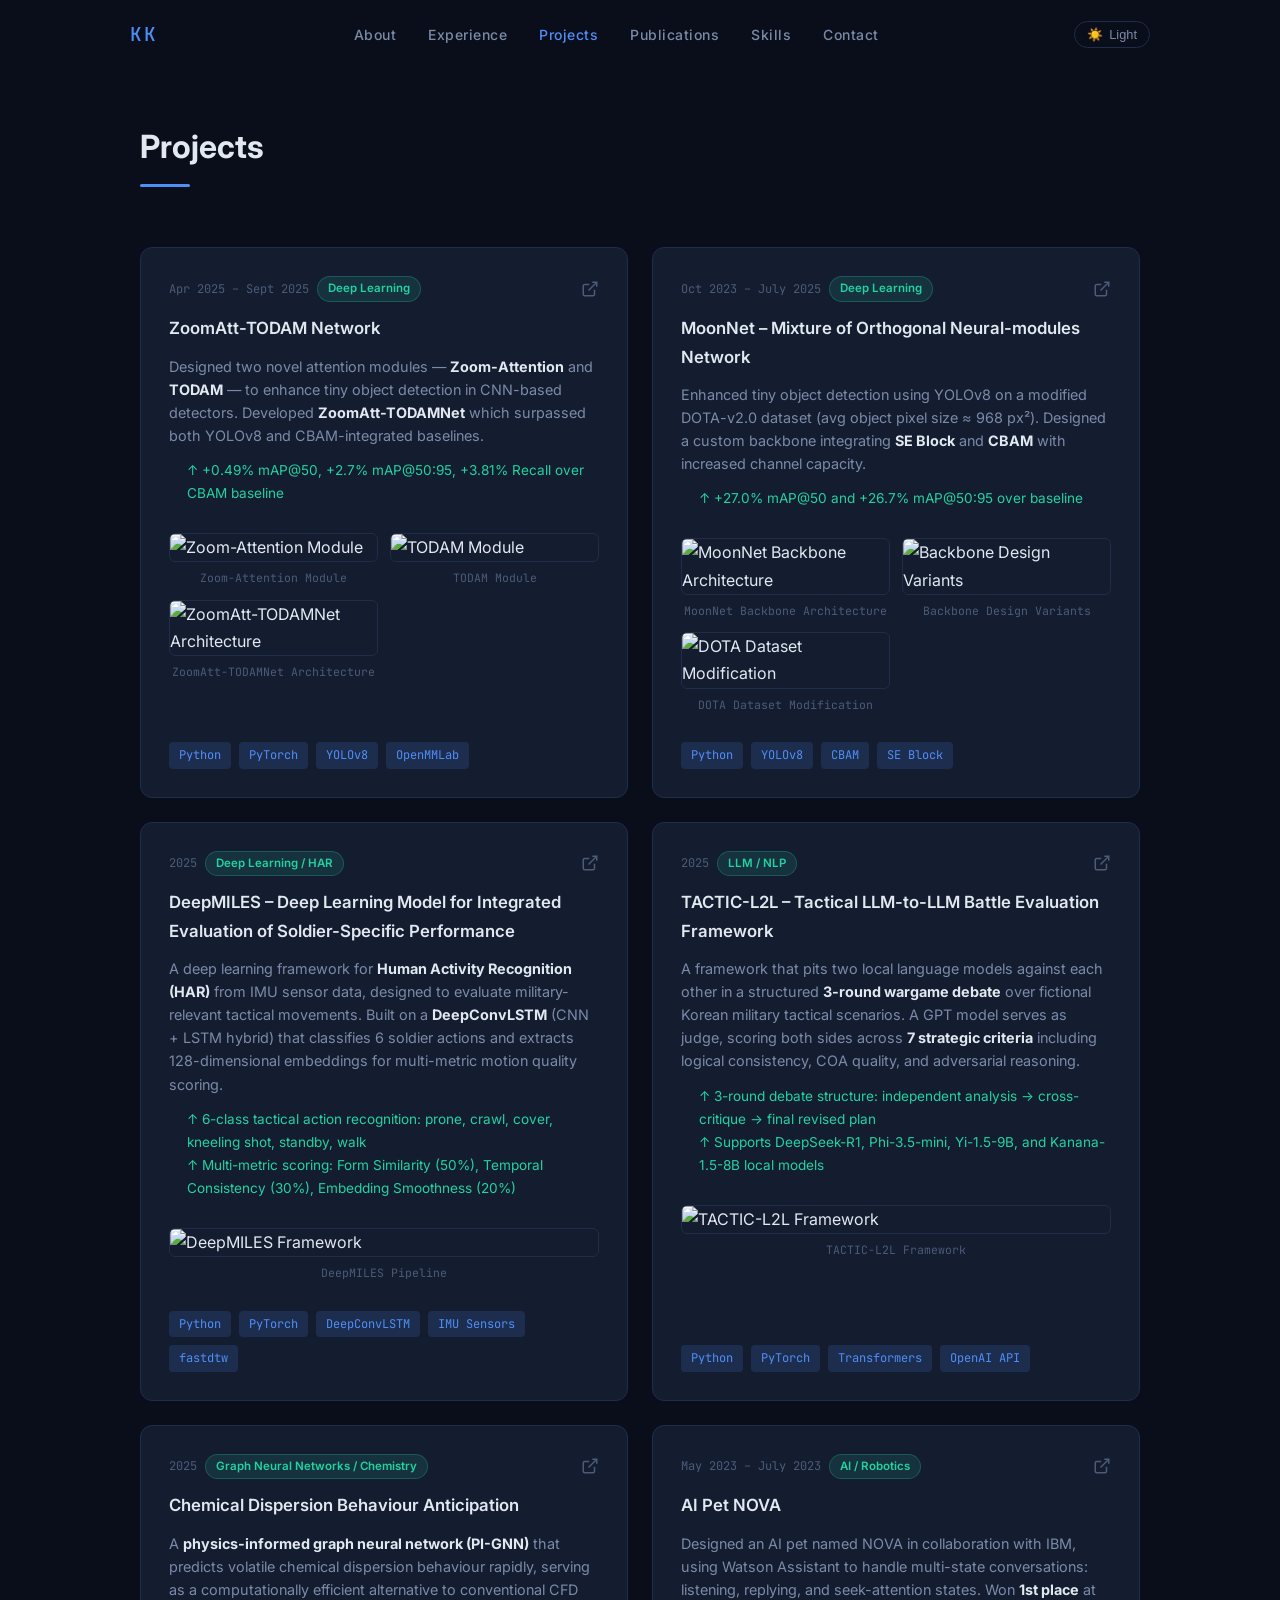
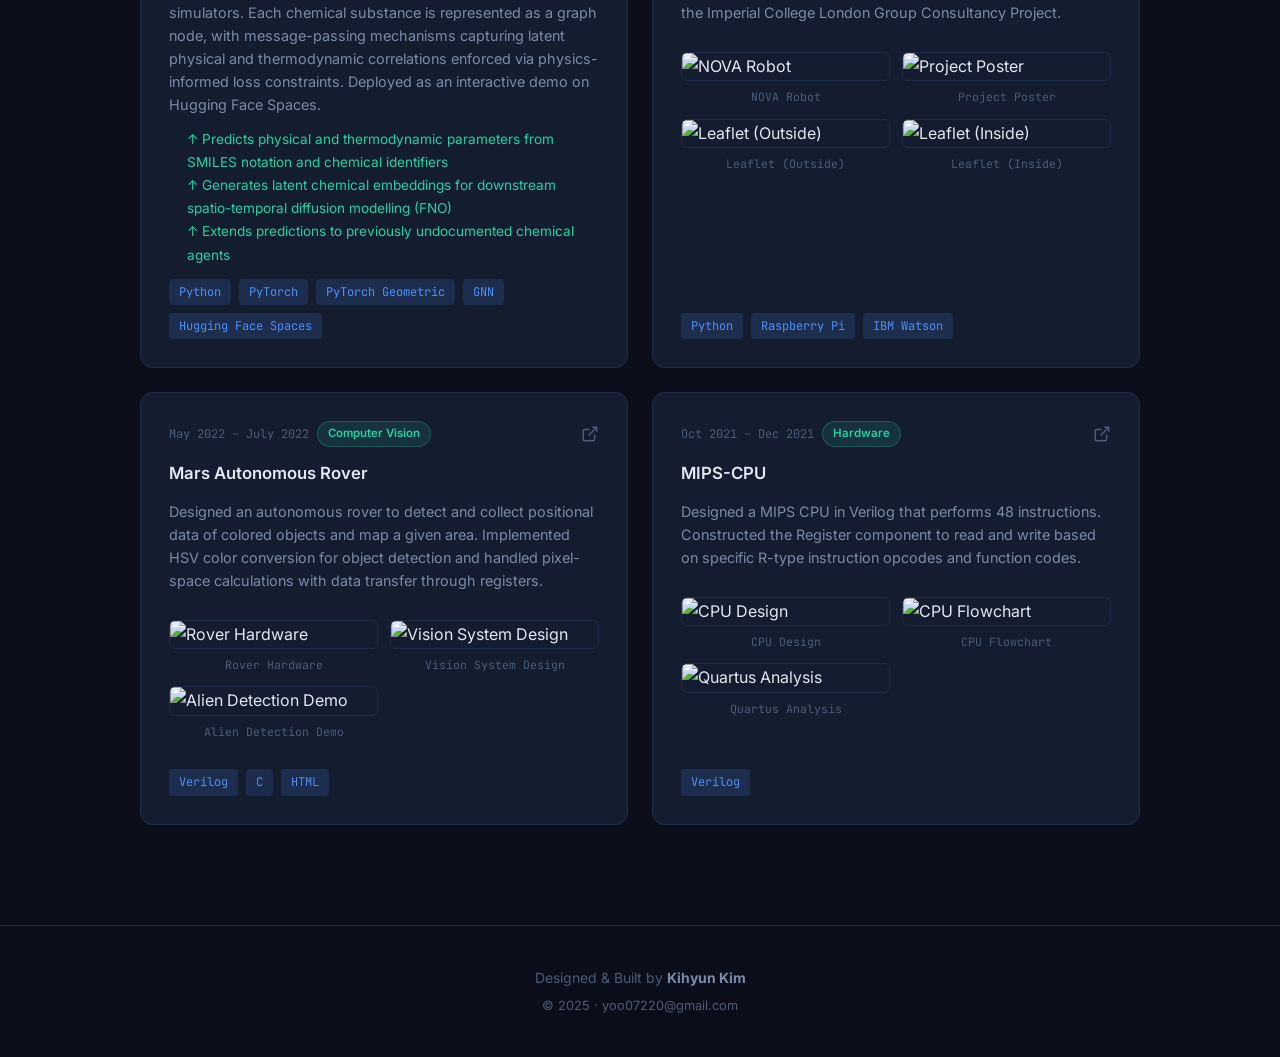
==== projects.html @ 2bbace5b "Add Chemical Dispersion PI-GNN project to projects page Co-Authored-By: Claude Sonnet 4.6 <noreply@a" ====
<!DOCTYPE html>
<html lang="en">
<head>
  <meta charset="UTF-8" />
  <meta name="viewport" content="width=device-width, initial-scale=1.0" />
  <title>Projects – Kihyun Kim</title>
  <link rel="stylesheet" href="style.css" />
  <link rel="preconnect" href="https://fonts.googleapis.com" />
  <link href="https://fonts.googleapis.com/css2?family=Inter:wght@300;400;500;600;700&family=JetBrains+Mono:wght@400;500&display=swap" rel="stylesheet" />
</head>
<body>

  <!-- Navigation -->
  <nav id="navbar">
    <div class="nav-inner">
      <a href="index.html" class="nav-logo">KK</a>
      <ul class="nav-links">
        <li><a href="index.html#about">About</a></li>
        <li><a href="index.html#experience">Experience</a></li>
        <li><a href="projects.html" class="nav-active">Projects</a></li>
        <li><a href="index.html#publications">Publications</a></li>
        <li><a href="index.html#skills">Skills</a></li>
        <li><a href="index.html#contact">Contact</a></li>
      </ul>
      <button id="theme-toggle" aria-label="Toggle theme">
        <span id="theme-icon">☀️</span>
        <span id="theme-label">Light</span>
      </button>
    </div>
  </nav>

  <!-- Projects -->
  <section id="projects" class="section" style="padding-top: 120px;">
    <div class="container">
      <h2 class="section-title">Projects</h2>
      <div class="projects-grid">

        <div class="project-card">
          <div class="project-header">
            <div class="project-meta">
              <span class="project-date">Apr 2025 – Sept 2025</span>
              <span class="project-tag">Deep Learning</span>
            </div>
            <a href="https://github.com/Kihyun11/ZoomAtt-TODAMNet" target="_blank" rel="noopener" class="project-link">
              <svg viewBox="0 0 24 24" fill="none" stroke="currentColor" stroke-width="2"><path d="M18 13v6a2 2 0 01-2 2H5a2 2 0 01-2-2V8a2 2 0 012-2h6"/><polyline points="15 3 21 3 21 9"/><line x1="10" y1="14" x2="21" y2="3"/></svg>
            </a>
          </div>
          <h3>ZoomAtt-TODAM Network</h3>
          <p>Designed two novel attention modules — <strong>Zoom-Attention</strong> and <strong>TODAM</strong> — to enhance tiny object detection in CNN-based detectors. Developed <strong>ZoomAtt-TODAMNet</strong> which surpassed both YOLOv8 and CBAM-integrated baselines.</p>
          <ul class="project-highlights">
            <li>+0.49% mAP@50, +2.7% mAP@50:95, +3.81% Recall over CBAM baseline</li>
          </ul>
          <div class="project-figures">
            <figure>
              <img src="figure/ZoomAtt-TODAM/zoomatt_module.png" alt="Zoom-Attention Module" loading="lazy" />
              <figcaption>Zoom-Attention Module</figcaption>
            </figure>
            <figure>
              <img src="figure/ZoomAtt-TODAM/TODAM.png" alt="TODAM Module" loading="lazy" />
              <figcaption>TODAM Module</figcaption>
            </figure>
            <figure>
              <img src="figure/ZoomAtt-TODAM/zoomatt_TODAMNet.png" alt="ZoomAtt-TODAMNet Architecture" loading="lazy" />
              <figcaption>ZoomAtt-TODAMNet Architecture</figcaption>
            </figure>
          </div>
          <div class="tech-stack">
            <span>Python</span><span>PyTorch</span><span>YOLOv8</span><span>OpenMMLab</span>
          </div>
        </div>

        <div class="project-card">
          <div class="project-header">
            <div class="project-meta">
              <span class="project-date">Oct 2023 – July 2025</span>
              <span class="project-tag">Deep Learning</span>
            </div>
            <a href="https://github.com/Kihyun11/MoonNet" target="_blank" rel="noopener" class="project-link">
              <svg viewBox="0 0 24 24" fill="none" stroke="currentColor" stroke-width="2"><path d="M18 13v6a2 2 0 01-2 2H5a2 2 0 01-2-2V8a2 2 0 012-2h6"/><polyline points="15 3 21 3 21 9"/><line x1="10" y1="14" x2="21" y2="3"/></svg>
            </a>
          </div>
          <h3>MoonNet – Mixture of Orthogonal Neural-modules Network</h3>
          <p>Enhanced tiny object detection using YOLOv8 on a modified DOTA-v2.0 dataset (avg object pixel size ≈ 968 px²). Designed a custom backbone integrating <strong>SE Block</strong> and <strong>CBAM</strong> with increased channel capacity.</p>
          <ul class="project-highlights">
            <li>+27.0% mAP@50 and +26.7% mAP@50:95 over baseline</li>
          </ul>
          <div class="project-figures">
            <figure>
              <img src="figure/MoonNet/MoonNet_backbone.png" alt="MoonNet Backbone Architecture" loading="lazy" />
              <figcaption>MoonNet Backbone Architecture</figcaption>
            </figure>
            <figure>
              <img src="figure/MoonNet/backbone_designs.png" alt="Backbone Design Variants" loading="lazy" />
              <figcaption>Backbone Design Variants</figcaption>
            </figure>
            <figure>
              <img src="figure/MoonNet/DOTA_modification.png" alt="DOTA Dataset Modification" loading="lazy" />
              <figcaption>DOTA Dataset Modification</figcaption>
            </figure>
          </div>
          <div class="tech-stack">
            <span>Python</span><span>YOLOv8</span><span>CBAM</span><span>SE Block</span>
          </div>
        </div>

        <div class="project-card">
          <div class="project-header">
            <div class="project-meta">
              <span class="project-date">2025</span>
              <span class="project-tag">Deep Learning / HAR</span>
            </div>
            <a href="https://github.com/Kihyun11/DeepMILES" target="_blank" rel="noopener" class="project-link">
              <svg viewBox="0 0 24 24" fill="none" stroke="currentColor" stroke-width="2"><path d="M18 13v6a2 2 0 01-2 2H5a2 2 0 01-2-2V8a2 2 0 012-2h6"/><polyline points="15 3 21 3 21 9"/><line x1="10" y1="14" x2="21" y2="3"/></svg>
            </a>
          </div>
          <h3>DeepMILES – Deep Learning Model for Integrated Evaluation of Soldier-Specific Performance</h3>
          <p>A deep learning framework for <strong>Human Activity Recognition (HAR)</strong> from IMU sensor data, designed to evaluate military-relevant tactical movements. Built on a <strong>DeepConvLSTM</strong> (CNN + LSTM hybrid) that classifies 6 soldier actions and extracts 128-dimensional embeddings for multi-metric motion quality scoring.</p>
          <ul class="project-highlights">
            <li>6-class tactical action recognition: prone, crawl, cover, kneeling shot, standby, walk</li>
            <li>Multi-metric scoring: Form Similarity (50%), Temporal Consistency (30%), Embedding Smoothness (20%)</li>
          </ul>
          <div class="project-figures">
            <figure>
              <img src="https://raw.githubusercontent.com/Kihyun11/DeepMILES/main/figure/DeepMILES_framework.jpg" alt="DeepMILES Framework" loading="lazy" />
              <figcaption>DeepMILES Pipeline</figcaption>
            </figure>
          </div>
          <div class="tech-stack">
            <span>Python</span><span>PyTorch</span><span>DeepConvLSTM</span><span>IMU Sensors</span><span>fastdtw</span>
          </div>
        </div>

        <div class="project-card">
          <div class="project-header">
            <div class="project-meta">
              <span class="project-date">2025</span>
              <span class="project-tag">LLM / NLP</span>
            </div>
            <a href="https://github.com/Kihyun11/TACTIC-L2L" target="_blank" rel="noopener" class="project-link">
              <svg viewBox="0 0 24 24" fill="none" stroke="currentColor" stroke-width="2"><path d="M18 13v6a2 2 0 01-2 2H5a2 2 0 01-2-2V8a2 2 0 012-2h6"/><polyline points="15 3 21 3 21 9"/><line x1="10" y1="14" x2="21" y2="3"/></svg>
            </a>
          </div>
          <h3>TACTIC-L2L – Tactical LLM-to-LLM Battle Evaluation Framework</h3>
          <p>A framework that pits two local language models against each other in a structured <strong>3-round wargame debate</strong> over fictional Korean military tactical scenarios. A GPT model serves as judge, scoring both sides across <strong>7 strategic criteria</strong> including logical consistency, COA quality, and adversarial reasoning.</p>
          <ul class="project-highlights">
            <li>3-round debate structure: independent analysis → cross-critique → final revised plan</li>
            <li>Supports DeepSeek-R1, Phi-3.5-mini, Yi-1.5-9B, and Kanana-1.5-8B local models</li>
          </ul>
          <div class="project-figures">
            <figure>
              <img src="https://raw.githubusercontent.com/Kihyun11/TACTIC-L2L/main/figure/TACTIC-L2L%20framework.png" alt="TACTIC-L2L Framework" loading="lazy" />
              <figcaption>TACTIC-L2L Framework</figcaption>
            </figure>
          </div>
          <div class="tech-stack">
            <span>Python</span><span>PyTorch</span><span>Transformers</span><span>OpenAI API</span>
          </div>
        </div>

        <div class="project-card">
          <div class="project-header">
            <div class="project-meta">
              <span class="project-date">2025</span>
              <span class="project-tag">Graph Neural Networks / Chemistry</span>
            </div>
            <a href="https://huggingface.co/spaces/Kihyun11/Chemical_Dispersion_Behaviour_Anticipation" target="_blank" rel="noopener" class="project-link">
              <svg viewBox="0 0 24 24" fill="none" stroke="currentColor" stroke-width="2"><path d="M18 13v6a2 2 0 01-2 2H5a2 2 0 01-2-2V8a2 2 0 012-2h6"/><polyline points="15 3 21 3 21 9"/><line x1="10" y1="14" x2="21" y2="3"/></svg>
            </a>
          </div>
          <h3>Chemical Dispersion Behaviour Anticipation</h3>
          <p>A <strong>physics-informed graph neural network (PI-GNN)</strong> that predicts volatile chemical dispersion behaviour rapidly, serving as a computationally efficient alternative to conventional CFD simulators. Each chemical substance is represented as a graph node, with message-passing mechanisms capturing latent physical and thermodynamic correlations enforced via physics-informed loss constraints. Deployed as an interactive demo on Hugging Face Spaces.</p>
          <ul class="project-highlights">
            <li>Predicts physical and thermodynamic parameters from SMILES notation and chemical identifiers</li>
            <li>Generates latent chemical embeddings for downstream spatio-temporal diffusion modelling (FNO)</li>
            <li>Extends predictions to previously undocumented chemical agents</li>
          </ul>
          <div class="tech-stack">
            <span>Python</span><span>PyTorch</span><span>PyTorch Geometric</span><span>GNN</span><span>Hugging Face Spaces</span>
          </div>
        </div>

        <div class="project-card">
          <div class="project-header">
            <div class="project-meta">
              <span class="project-date">May 2023 – July 2023</span>
              <span class="project-tag">AI / Robotics</span>
            </div>
            <a href="https://github.com/Kihyun11/AI-PET-NOVA" target="_blank" rel="noopener" class="project-link">
              <svg viewBox="0 0 24 24" fill="none" stroke="currentColor" stroke-width="2"><path d="M18 13v6a2 2 0 01-2 2H5a2 2 0 01-2-2V8a2 2 0 012-2h6"/><polyline points="15 3 21 3 21 9"/><line x1="10" y1="14" x2="21" y2="3"/></svg>
            </a>
          </div>
          <h3>AI Pet NOVA</h3>
          <p>Designed an AI pet named NOVA in collaboration with IBM, using Watson Assistant to handle multi-state conversations: listening, replying, and seek-attention states. Won <strong>1st place</strong> at the Imperial College London Group Consultancy Project.</p>
          <div class="project-figures">
            <figure>
              <img src="figure/AI-Pet-NOVA/nova_frame3.jpg" alt="NOVA Robot" loading="lazy" />
              <figcaption>NOVA Robot</figcaption>
            </figure>
            <figure>
              <img src="figure/AI-Pet-NOVA/nova_poster.jpg" alt="Project Poster" loading="lazy" />
              <figcaption>Project Poster</figcaption>
            </figure>
            <figure>
              <img src="figure/AI-Pet-NOVA/nova_leaflet_outside.jpg" alt="Leaflet (Outside)" loading="lazy" />
              <figcaption>Leaflet (Outside)</figcaption>
            </figure>
            <figure>
              <img src="figure/AI-Pet-NOVA/nova_leaflet_inside.jpg" alt="Leaflet (Inside)" loading="lazy" />
              <figcaption>Leaflet (Inside)</figcaption>
            </figure>
          </div>
          <div class="tech-stack">
            <span>Python</span><span>Raspberry Pi</span><span>IBM Watson</span>
          </div>
        </div>

        <div class="project-card">
          <div class="project-header">
            <div class="project-meta">
              <span class="project-date">May 2022 – July 2022</span>
              <span class="project-tag">Computer Vision</span>
            </div>
            <a href="https://github.com/Kihyun11/MARS-ROVER" target="_blank" rel="noopener" class="project-link">
              <svg viewBox="0 0 24 24" fill="none" stroke="currentColor" stroke-width="2"><path d="M18 13v6a2 2 0 01-2 2H5a2 2 0 01-2-2V8a2 2 0 012-2h6"/><polyline points="15 3 21 3 21 9"/><line x1="10" y1="14" x2="21" y2="3"/></svg>
            </a>
          </div>
          <h3>Mars Autonomous Rover</h3>
          <p>Designed an autonomous rover to detect and collect positional data of colored objects and map a given area. Implemented HSV color conversion for object detection and handled pixel-space calculations with data transfer through registers.</p>
          <div class="project-figures">
            <figure>
              <img src="figure/Mars-Autonomous-Rover/mars_rover_pic.jpg" alt="Rover Hardware" loading="lazy" />
              <figcaption>Rover Hardware</figcaption>
            </figure>
            <figure>
              <img src="figure/Mars-Autonomous-Rover/mars_rover_vision_design.jpg" alt="Vision System Design" loading="lazy" />
              <figcaption>Vision System Design</figcaption>
            </figure>
            <figure>
              <img src="figure/Mars-Autonomous-Rover/mars_rover_alien.jpg" alt="Alien Detection Demo" loading="lazy" />
              <figcaption>Alien Detection Demo</figcaption>
            </figure>
          </div>
          <div class="tech-stack">
            <span>Verilog</span><span>C</span><span>HTML</span>
          </div>
        </div>

        <div class="project-card">
          <div class="project-header">
            <div class="project-meta">
              <span class="project-date">Oct 2021 – Dec 2021</span>
              <span class="project-tag">Hardware</span>
            </div>
            <a href="https://github.com/Kihyun11/MIPS-CPU" target="_blank" rel="noopener" class="project-link">
              <svg viewBox="0 0 24 24" fill="none" stroke="currentColor" stroke-width="2"><path d="M18 13v6a2 2 0 01-2 2H5a2 2 0 01-2-2V8a2 2 0 012-2h6"/><polyline points="15 3 21 3 21 9"/><line x1="10" y1="14" x2="21" y2="3"/></svg>
            </a>
          </div>
          <h3>MIPS-CPU</h3>
          <p>Designed a MIPS CPU in Verilog that performs 48 instructions. Constructed the Register component to read and write based on specific R-type instruction opcodes and function codes.</p>
          <div class="project-figures">
            <figure>
              <img src="figure/MIPS-CPU/mips_cpu.jpg" alt="CPU Design" loading="lazy" />
              <figcaption>CPU Design</figcaption>
            </figure>
            <figure>
              <img src="figure/MIPS-CPU/mips_cpu_flowchart.jpg" alt="CPU Flowchart" loading="lazy" />
              <figcaption>CPU Flowchart</figcaption>
            </figure>
            <figure>
              <img src="figure/MIPS-CPU/quartus_analysis.jpg" alt="Quartus Analysis" loading="lazy" />
              <figcaption>Quartus Analysis</figcaption>
            </figure>
          </div>
          <div class="tech-stack">
            <span>Verilog</span>
          </div>
        </div>

      </div>
    </div>
  </section>

  <!-- Lightbox -->
  <div id="lightbox">
    <button id="lightbox-close" aria-label="Close">&times;</button>
    <img id="lightbox-img" src="" alt="" />
    <span id="lightbox-caption"></span>
  </div>

  <!-- Footer -->
  <footer>
    <p>Designed &amp; Built by <strong>Kihyun Kim</strong></p>
    <p class="footer-sub">© 2025 · yoo07220@gmail.com</p>
  </footer>

  <script>
    // Theme toggle
    const themeToggle = document.getElementById('theme-toggle');
    const themeIcon = document.getElementById('theme-icon');
    const themeLabel = document.getElementById('theme-label');

    const applyTheme = (isLight) => {
      document.body.classList.toggle('light-mode', isLight);
      themeIcon.textContent = isLight ? '🌙' : '☀️';
      themeLabel.textContent = isLight ? 'Dark' : 'Light';
    };

    const savedTheme = localStorage.getItem('theme');
    applyTheme(savedTheme === 'light');

    themeToggle.addEventListener('click', () => {
      const isLight = !document.body.classList.contains('light-mode');
      applyTheme(isLight);
      localStorage.setItem('theme', isLight ? 'light' : 'dark');
    });

    // Navbar scroll effect
    const navbar = document.getElementById('navbar');
    window.addEventListener('scroll', () => {
      navbar.classList.toggle('scrolled', window.scrollY > 50);
    });

    // Intersection observer for fade-in animations
    const observer = new IntersectionObserver(entries => {
      entries.forEach(entry => {
        if (entry.isIntersecting) entry.target.classList.add('visible');
      });
    }, { threshold: 0.1 });

    document.querySelectorAll('.project-card').forEach(el => observer.observe(el));

    // Lightbox
    const lightbox = document.getElementById('lightbox');
    const lightboxImg = document.getElementById('lightbox-img');
    const lightboxCaption = document.getElementById('lightbox-caption');

    document.querySelectorAll('.project-figures img').forEach(img => {
      img.addEventListener('click', () => {
        lightboxImg.src = img.src;
        lightboxImg.alt = img.alt;
        lightboxCaption.textContent = img.closest('figure')?.querySelector('figcaption')?.textContent || '';
        lightbox.classList.add('active');
        document.body.style.overflow = 'hidden';
      });
    });

    const closeLightbox = () => {
      lightbox.classList.remove('active');
      document.body.style.overflow = '';
    };

    document.getElementById('lightbox-close').addEventListener('click', closeLightbox);
    lightbox.addEventListener('click', e => { if (e.target === lightbox) closeLightbox(); });
    document.addEventListener('keydown', e => { if (e.key === 'Escape') closeLightbox(); });
  </script>

</body>
</html>
---- style.css ----
/* =============================================
   RESET & BASE
   ============================================= */
*, *::before, *::after {
  box-sizing: border-box;
  margin: 0;
  padding: 0;
}

:root {
  --bg: #0a0e1a;
  --bg-alt: #0f1526;
  --surface: #141c30;
  --surface-hover: #1a2440;
  --border: #1e2d4a;
  --accent: #4f8ef7;
  --accent-dim: rgba(79, 142, 247, 0.15);
  --accent-glow: rgba(79, 142, 247, 0.3);
  --text: #e2e8f0;
  --text-muted: #7a8ba8;
  --text-dim: #4a5c78;
  --green: #22d3a0;
  --font: 'Inter', system-ui, sans-serif;
  --mono: 'JetBrains Mono', monospace;
  --radius: 12px;
  --shadow: 0 4px 24px rgba(0,0,0,0.4);
  --transition: 0.25s ease;
}

body.light-mode {
  --bg: #f5f7fa;
  --bg-alt: #eef1f6;
  --surface: #ffffff;
  --surface-hover: #e8edf5;
  --border: #d0d8e8;
  --accent: #2563eb;
  --accent-dim: rgba(37, 99, 235, 0.08);
  --accent-glow: rgba(37, 99, 235, 0.2);
  --text: #1a202c;
  --text-muted: #4a5568;
  --text-dim: #94a3b8;
  --green: #059669;
  --shadow: 0 4px 24px rgba(0,0,0,0.1);
}

html {
  scroll-behavior: smooth;
  scroll-padding-top: 70px;
}

body {
  background-color: var(--bg);
  color: var(--text);
  font-family: var(--font);
  font-size: 16px;
  line-height: 1.7;
  -webkit-font-smoothing: antialiased;
  transition: background-color 0.3s ease, color 0.3s ease;
}

a {
  color: var(--accent);
  text-decoration: none;
  transition: color var(--transition);
}
a:hover { color: var(--accent); filter: brightness(1.2); }

/* =============================================
   NAVBAR
   ============================================= */
#navbar {
  position: fixed;
  top: 0;
  left: 0;
  right: 0;
  z-index: 1000;
  padding: 18px 0;
  transition: all var(--transition);
}

#navbar.scrolled {
  background: rgba(10, 14, 26, 0.92);
  backdrop-filter: blur(12px);
  -webkit-backdrop-filter: blur(12px);
  border-bottom: 1px solid var(--border);
  padding: 12px 0;
  box-shadow: 0 2px 20px rgba(0,0,0,0.3);
}

body.light-mode #navbar.scrolled {
  background: rgba(245, 247, 250, 0.92);
}

/* Theme toggle button */
#theme-toggle {
  background: none;
  border: 1px solid var(--border);
  color: var(--text-muted);
  border-radius: 20px;
  padding: 5px 12px;
  font-size: 0.8rem;
  cursor: pointer;
  display: flex;
  align-items: center;
  gap: 6px;
  transition: all var(--transition);
  white-space: nowrap;
}
#theme-toggle:hover {
  border-color: var(--accent);
  color: var(--accent);
}

.nav-inner {
  max-width: 1100px;
  margin: 0 auto;
  padding: 0 40px;
  display: flex;
  align-items: center;
  justify-content: space-between;
}

.nav-logo {
  font-family: var(--mono);
  font-size: 1.2rem;
  font-weight: 500;
  color: var(--accent);
  letter-spacing: 2px;
}

.nav-links {
  list-style: none;
  display: flex;
  gap: 32px;
}

.nav-links a {
  font-size: 0.875rem;
  font-weight: 500;
  color: var(--text-muted);
  letter-spacing: 0.5px;
  transition: color var(--transition);
}
.nav-links a:hover { color: var(--accent); }
.nav-links a.nav-active { color: var(--accent); }

/* =============================================
   HERO
   ============================================= */
#hero {
  min-height: 100vh;
  display: flex;
  flex-direction: column;
  align-items: center;
  justify-content: center;
  padding: 100px 60px 80px;
  position: relative;
  background: radial-gradient(ellipse 80% 60% at 50% 0%, var(--accent-dim) 0%, transparent 70%);
}

.hero-layout {
  display: flex;
  align-items: center;
  gap: 80px;
  max-width: 1100px;
  width: 100%;
}

.hero-content {
  flex: 1;
}

.hero-image {
  flex-shrink: 0;
}

.photo-triangle {
  display: flex;
  flex-direction: column;
  align-items: center;
  gap: 20px;
}

.photo-row {
  display: flex;
  gap: 20px;
  justify-content: center;
}

.profile-circle {
  width: 160px;
  height: 210px;
  border-radius: 50%;
  object-fit: cover;
  object-position: center top;
  border: 3px solid var(--accent);
  box-shadow: 0 0 24px var(--accent-glow);
  transition: transform var(--transition), box-shadow var(--transition);
}

.profile-circle:hover {
  transform: scale(1.05);
  box-shadow: 0 0 36px var(--accent-glow);
}


.institution-logos {
  display: flex;
  justify-content: center;
  align-items: center;
  gap: 20px;
  margin-top: 20px;
}

.inst-logo {
  height: 44px;
  width: auto;
  object-fit: contain;
  filter: brightness(1.15);
}

.inst-logo-imperial {
  background: rgba(255, 255, 255, 0.92);
  padding: 6px 10px;
  border-radius: 6px;
}

.mutual-logo {
  border-radius: 6px;
}

.hero-name {
  font-size: clamp(2.8rem, 5vw, 4.5rem);
  font-weight: 700;
  letter-spacing: -1px;
  line-height: 1.1;
  color: var(--accent);
  margin-bottom: 16px;
}

.hero-title {
  font-size: clamp(1rem, 2vw, 1.3rem);
  font-weight: 700;
  color: var(--accent);
  margin-bottom: 4px;
}

.hero-role {
  font-size: 1.05rem;
  font-weight: 700;
  color: var(--accent);
  margin-bottom: 32px;
  line-height: 1.6;
}

.hero-details {
  display: flex;
  flex-direction: column;
  gap: 8px;
  margin-bottom: 36px;
}

.hero-detail-item {
  display: flex;
  gap: 8px;
  font-size: 0.95rem;
}

.detail-label {
  font-weight: 600;
  color: var(--text);
  white-space: nowrap;
}

.detail-value {
  color: var(--text-muted);
}

.detail-link {
  color: var(--text-muted);
  transition: color var(--transition);
}
.detail-link:hover { color: var(--accent); }

.hero-links {
  display: flex;
  gap: 16px;
  flex-wrap: wrap;
}

.btn {
  display: inline-flex;
  align-items: center;
  gap: 8px;
  padding: 12px 28px;
  border-radius: 8px;
  font-size: 0.9rem;
  font-weight: 600;
  cursor: pointer;
  transition: all var(--transition);
  letter-spacing: 0.3px;
}

.btn-primary {
  background: var(--accent);
  color: #fff;
  box-shadow: 0 0 20px var(--accent-glow);
}
.btn-primary:hover {
  background: var(--accent);
  filter: brightness(1.15);
  color: #fff;
  box-shadow: 0 0 30px var(--accent-glow);
  transform: translateY(-2px);
}

.btn-outline {
  border: 1.5px solid var(--border);
  color: var(--text);
  background: transparent;
}
.btn-outline:hover {
  border-color: var(--accent);
  color: var(--accent);
  transform: translateY(-2px);
}

.btn-large {
  padding: 16px 40px;
  font-size: 1rem;
}

.hero-scroll {
  position: absolute;
  bottom: 32px;
  left: 50%;
  transform: translateX(-50%);
  display: flex;
  flex-direction: column;
  align-items: center;
  gap: 8px;
  color: var(--text-dim);
  font-size: 0.75rem;
  letter-spacing: 1px;
}

.scroll-arrow {
  width: 1px;
  height: 40px;
  background: linear-gradient(to bottom, var(--text-dim), transparent);
  animation: scrollPulse 2s ease-in-out infinite;
}

@keyframes scrollPulse {
  0%, 100% { opacity: 0.3; transform: scaleY(1); }
  50% { opacity: 1; transform: scaleY(1.2); }
}

/* =============================================
   SECTIONS
   ============================================= */
.section { padding: 100px 40px; }
.section-alt { background-color: var(--bg-alt); }

.container {
  max-width: 1000px;
  margin: 0 auto;
}

.section-title {
  font-size: 2rem;
  font-weight: 700;
  margin-bottom: 60px;
  position: relative;
  display: inline-block;
  color: var(--text);
}
.section-title::after {
  content: '';
  display: block;
  width: 50px;
  height: 3px;
  background: var(--accent);
  border-radius: 2px;
  margin-top: 10px;
}

/* =============================================
   ABOUT
   ============================================= */
.about-grid {
  display: grid;
  grid-template-columns: 3fr 2fr;
  gap: 60px;
  align-items: start;
}

.about-text p {
  color: var(--text-muted);
  margin-bottom: 16px;
  font-size: 1.05rem;
}
.about-text strong { color: var(--text); }

.about-stats {
  display: grid;
  grid-template-columns: 1fr 1fr;
  gap: 16px;
}

.stat-card {
  background: var(--surface);
  border: 1px solid var(--border);
  border-radius: var(--radius);
  padding: 24px 16px;
  text-align: center;
  transition: all var(--transition);
}
.stat-card:hover {
  border-color: var(--accent);
  background: var(--accent-dim);
  transform: translateY(-3px);
}

.stat-number {
  display: block;
  font-size: 2rem;
  font-weight: 700;
  color: var(--accent);
  font-family: var(--mono);
}
.stat-label {
  display: block;
  font-size: 0.8rem;
  color: var(--text-muted);
  margin-top: 4px;
}

/* =============================================
   TIMELINE
   ============================================= */
.timeline {
  position: relative;
  padding-left: 32px;
}
.timeline::before {
  content: '';
  position: absolute;
  left: 6px;
  top: 8px;
  bottom: 8px;
  width: 2px;
  background: var(--border);
}

.timeline-item {
  position: relative;
  margin-bottom: 48px;
  opacity: 0;
  transform: translateX(-20px);
  transition: opacity 0.5s ease, transform 0.5s ease;
}
.timeline-item.visible {
  opacity: 1;
  transform: translateX(0);
}
.timeline-item:last-child { margin-bottom: 0; }

.timeline-dot {
  position: absolute;
  left: -29px;
  top: 8px;
  width: 14px;
  height: 14px;
  border-radius: 50%;
  background: var(--accent);
  border: 2px solid var(--bg);
  box-shadow: 0 0 0 2px var(--accent);
}

.timeline-content {
  background: var(--surface);
  border: 1px solid var(--border);
  border-radius: var(--radius);
  padding: 28px;
  transition: border-color var(--transition);
}
.timeline-content:hover { border-color: var(--accent); }

.timeline-header {
  display: flex;
  justify-content: space-between;
  align-items: flex-start;
  gap: 16px;
  margin-bottom: 8px;
  flex-wrap: wrap;
}

.timeline-header h3 {
  font-size: 1.1rem;
  font-weight: 600;
  color: var(--text);
}

.timeline-date {
  font-family: var(--mono);
  font-size: 0.8rem;
  color: var(--accent);
  white-space: nowrap;
  padding: 3px 10px;
  background: var(--accent-dim);
  border-radius: 20px;
}

.timeline-subtitle {
  font-size: 0.9rem;
  color: var(--text-muted);
  margin-bottom: 12px;
  font-style: italic;
}

.timeline-content ul {
  padding-left: 20px;
  color: var(--text-muted);
  font-size: 0.95rem;
}
.timeline-content li { margin-bottom: 6px; }
.timeline-content strong { color: var(--text); }

/* =============================================
   PROJECTS
   ============================================= */
.projects-grid {
  display: grid;
  grid-template-columns: repeat(auto-fill, minmax(420px, 1fr));
  gap: 24px;
}

.project-card {
  background: var(--surface);
  border: 1px solid var(--border);
  border-radius: var(--radius);
  padding: 28px;
  transition: all var(--transition);
  display: flex;
  flex-direction: column;
  gap: 12px;
  opacity: 0;
  transform: translateY(20px);
}
.project-card.visible {
  opacity: 1;
  transform: translateY(0);
}
.project-card:hover {
  border-color: var(--accent);
  transform: translateY(-4px);
  box-shadow: var(--shadow);
}

.project-card.featured {
  border-color: var(--accent-glow);
  background: linear-gradient(135deg, var(--surface) 0%, var(--accent-dim) 100%);
}

.project-header {
  display: flex;
  justify-content: space-between;
  align-items: center;
  gap: 12px;
}

.project-meta {
  display: flex;
  gap: 8px;
  align-items: center;
  flex-wrap: wrap;
}

.project-date {
  font-family: var(--mono);
  font-size: 0.75rem;
  color: var(--text-dim);
}

.project-tag {
  font-size: 0.72rem;
  font-weight: 600;
  color: var(--green);
  background: color-mix(in srgb, var(--green) 12%, transparent);
  padding: 2px 10px;
  border-radius: 20px;
  border: 1px solid color-mix(in srgb, var(--green) 25%, transparent);
}

.project-link {
  color: var(--text-dim);
  transition: color var(--transition);
  flex-shrink: 0;
}
.project-link:hover { color: var(--accent); }
.project-link svg { width: 18px; height: 18px; display: block; }

.project-card h3 {
  font-size: 1.05rem;
  font-weight: 600;
  color: var(--text);
}

.project-card p {
  font-size: 0.9rem;
  color: var(--text-muted);
  line-height: 1.6;
}
.project-card strong { color: var(--text); }

.project-highlights {
  padding-left: 18px;
  font-size: 0.85rem;
  color: var(--green);
  list-style: none;
}
.project-highlights li::before {
  content: '↑ ';
  color: var(--green);
}

.project-figures {
  display: grid;
  grid-template-columns: repeat(auto-fit, minmax(160px, 1fr));
  gap: 12px;
  margin: 16px 0;
}

.project-figures figure {
  margin: 0;
  display: flex;
  flex-direction: column;
  gap: 6px;
}

.project-figures img {
  width: 100%;
  border-radius: 6px;
  border: 1px solid var(--border);
  object-fit: cover;
  max-height: 160px;
  transition: transform var(--transition), box-shadow var(--transition);
  cursor: zoom-in;
}

.project-figures img:hover {
  transform: scale(1.03);
  box-shadow: 0 4px 20px rgba(0,0,0,0.4);
}

.project-figures figcaption {
  font-size: 0.72rem;
  color: var(--text-dim);
  text-align: center;
  font-family: var(--mono);
}

/* =============================================
   LIGHTBOX
   ============================================= */
#lightbox {
  display: none;
  position: fixed;
  inset: 0;
  z-index: 9999;
  background: rgba(0, 0, 0, 0.88);
  align-items: center;
  justify-content: center;
  cursor: zoom-out;
}

#lightbox.active {
  display: flex;
}

#lightbox img {
  max-width: 90vw;
  max-height: 88vh;
  border-radius: 8px;
  box-shadow: 0 8px 48px rgba(0, 0, 0, 0.7);
  object-fit: contain;
  cursor: default;
}

#lightbox-caption {
  position: fixed;
  bottom: 24px;
  left: 50%;
  transform: translateX(-50%);
  color: rgba(255,255,255,0.75);
  font-size: 0.85rem;
  font-family: var(--mono);
  pointer-events: none;
}

#lightbox-close {
  position: fixed;
  top: 20px;
  right: 28px;
  color: rgba(255,255,255,0.8);
  font-size: 2rem;
  line-height: 1;
  cursor: pointer;
  background: none;
  border: none;
  padding: 4px 8px;
}
#lightbox-close:hover { color: #fff; }

.tech-stack {
  display: flex;
  flex-wrap: wrap;
  gap: 8px;
  margin-top: auto;
}
.tech-stack span {
  font-family: var(--mono);
  font-size: 0.75rem;
  color: var(--accent);
  background: var(--accent-dim);
  padding: 3px 10px;
  border-radius: 4px;
}

/* =============================================
   PUBLICATIONS
   ============================================= */
.pub-list { display: flex; flex-direction: column; gap: 24px; }

.pub-card {
  background: var(--surface);
  border: 1px solid var(--border);
  border-left: 3px solid var(--accent);
  border-radius: var(--radius);
  padding: 28px;
  transition: all var(--transition);
  opacity: 0;
  transform: translateY(20px);
}
.pub-card.visible { opacity: 1; transform: translateY(0); }
.pub-card:hover { border-color: var(--accent); box-shadow: var(--shadow); }

.pub-badge {
  display: inline-block;
  font-size: 0.75rem;
  font-weight: 600;
  color: #16a34a;
  background: rgba(22, 163, 74, 0.1);
  border: 1px solid rgba(22, 163, 74, 0.25);
  padding: 3px 12px;
  border-radius: 20px;
  margin-bottom: 12px;
}

.pub-title {
  font-size: 1.1rem;
  font-weight: 600;
  color: var(--text);
  margin-bottom: 8px;
}

.pub-authors {
  font-size: 0.9rem;
  color: var(--text-muted);
  margin-bottom: 4px;
}
.pub-authors strong { color: var(--text); }

.pub-venue {
  font-size: 0.85rem;
  color: var(--text-dim);
  margin-bottom: 14px;
}

.pub-link {
  font-size: 0.875rem;
  font-weight: 500;
  color: var(--accent);
}
.pub-link:hover { color: var(--accent); filter: brightness(1.2); }

/* =============================================
   SKILLS
   ============================================= */
.skills-grid {
  display: grid;
  grid-template-columns: repeat(auto-fill, minmax(220px, 1fr));
  gap: 24px;
}

.skills-group {
  background: var(--surface);
  border: 1px solid var(--border);
  border-radius: var(--radius);
  padding: 24px;
  transition: all var(--transition);
  opacity: 0;
  transform: translateY(20px);
}
.skills-group.visible { opacity: 1; transform: translateY(0); }
.skills-group:hover { border-color: var(--accent); }

.skills-group h3 {
  font-size: 0.85rem;
  font-weight: 600;
  color: var(--text-muted);
  text-transform: uppercase;
  letter-spacing: 1px;
  margin-bottom: 16px;
}

.skill-tags {
  display: flex;
  flex-wrap: wrap;
  gap: 8px;
}
.skill-tags span {
  font-size: 0.82rem;
  font-weight: 500;
  color: var(--text);
  background: var(--bg);
  border: 1px solid var(--border);
  padding: 4px 12px;
  border-radius: 6px;
  transition: all var(--transition);
}
.skill-tags span:hover {
  border-color: var(--accent);
  color: var(--accent);
}

/* =============================================
   AWARDS
   ============================================= */
.awards-list { display: flex; flex-direction: column; gap: 20px; }

.award-card {
  display: flex;
  gap: 20px;
  align-items: flex-start;
  background: var(--surface);
  border: 1px solid var(--border);
  border-radius: var(--radius);
  padding: 24px;
  transition: all var(--transition);
  opacity: 0;
  transform: translateY(20px);
}
.award-card.visible { opacity: 1; transform: translateY(0); }
.award-card:hover { border-color: var(--accent); transform: translateY(-3px); box-shadow: var(--shadow); }

.award-icon { font-size: 2rem; flex-shrink: 0; }

.award-header {
  display: flex;
  justify-content: space-between;
  align-items: flex-start;
  gap: 16px;
  margin-bottom: 8px;
  flex-wrap: wrap;
}
.award-header h3 {
  font-size: 1rem;
  font-weight: 600;
  color: var(--text);
}
.award-date {
  font-family: var(--mono);
  font-size: 0.8rem;
  color: var(--accent);
  white-space: nowrap;
}
.award-body p { font-size: 0.9rem; color: var(--text-muted); }

/* =============================================
   EXTRACURRICULAR
   ============================================= */
.extra-list { display: flex; flex-direction: column; gap: 1px; }

.extra-item {
  display: flex;
  justify-content: space-between;
  align-items: center;
  padding: 16px 0;
  border-bottom: 1px solid var(--border);
  gap: 20px;
}
.extra-item:last-child { border-bottom: none; }

.extra-name { font-size: 0.95rem; color: var(--text); }
.extra-date {
  font-family: var(--mono);
  font-size: 0.8rem;
  color: var(--text-muted);
  white-space: nowrap;
}

/* =============================================
   CONTACT
   ============================================= */
.contact-container { text-align: center; }

.contact-desc {
  color: var(--text-muted);
  max-width: 520px;
  margin: 0 auto 40px;
  font-size: 1.05rem;
}

.contact-details {
  display: flex;
  justify-content: center;
  gap: 40px;
  margin-top: 48px;
  flex-wrap: wrap;
}

.contact-item {
  display: flex;
  align-items: center;
  gap: 10px;
  color: var(--text-muted);
  font-size: 0.9rem;
}
.contact-item svg { width: 18px; height: 18px; flex-shrink: 0; color: var(--accent); }
.contact-item a { color: var(--text-muted); }
.contact-item a:hover { color: var(--accent); }

/* =============================================
   FOOTER
   ============================================= */
footer {
  text-align: center;
  padding: 40px;
  border-top: 1px solid var(--border);
  color: var(--text-dim);
  font-size: 0.875rem;
}
footer strong { color: var(--text-muted); }
.footer-sub { margin-top: 6px; font-size: 0.8rem; }

/* =============================================
   RESPONSIVE
   ============================================= */
@media (max-width: 900px) {
  .hero-layout {
    flex-direction: column-reverse;
    gap: 40px;
    text-align: center;
  }

  .profile-circle {
    width: 120px;
    height: 158px;
  }

  .hero-details {
    align-items: center;
  }

  .hero-links {
    justify-content: center;
  }
}

@media (max-width: 768px) {
  .section { padding: 70px 24px; }
  #hero { padding: 100px 24px 60px; }
  .nav-inner { padding: 0 24px; }

  .nav-links {
    display: none;
  }

  .about-grid {
    grid-template-columns: 1fr;
    gap: 40px;
  }

  .projects-grid {
    grid-template-columns: 1fr;
  }

  .skills-grid {
    grid-template-columns: 1fr 1fr;
  }

  .timeline-header {
    flex-direction: column;
    align-items: flex-start;
  }

  .contact-details {
    flex-direction: column;
    align-items: center;
    gap: 16px;
  }

  .award-card {
    flex-direction: column;
    gap: 12px;
  }

  .award-header {
    flex-direction: column;
    gap: 8px;
  }

  .extra-item {
    flex-direction: column;
    align-items: flex-start;
    gap: 4px;
  }
}

@media (max-width: 480px) {
  .skills-grid { grid-template-columns: 1fr; }
  .about-stats { grid-template-columns: 1fr 1fr; }
}
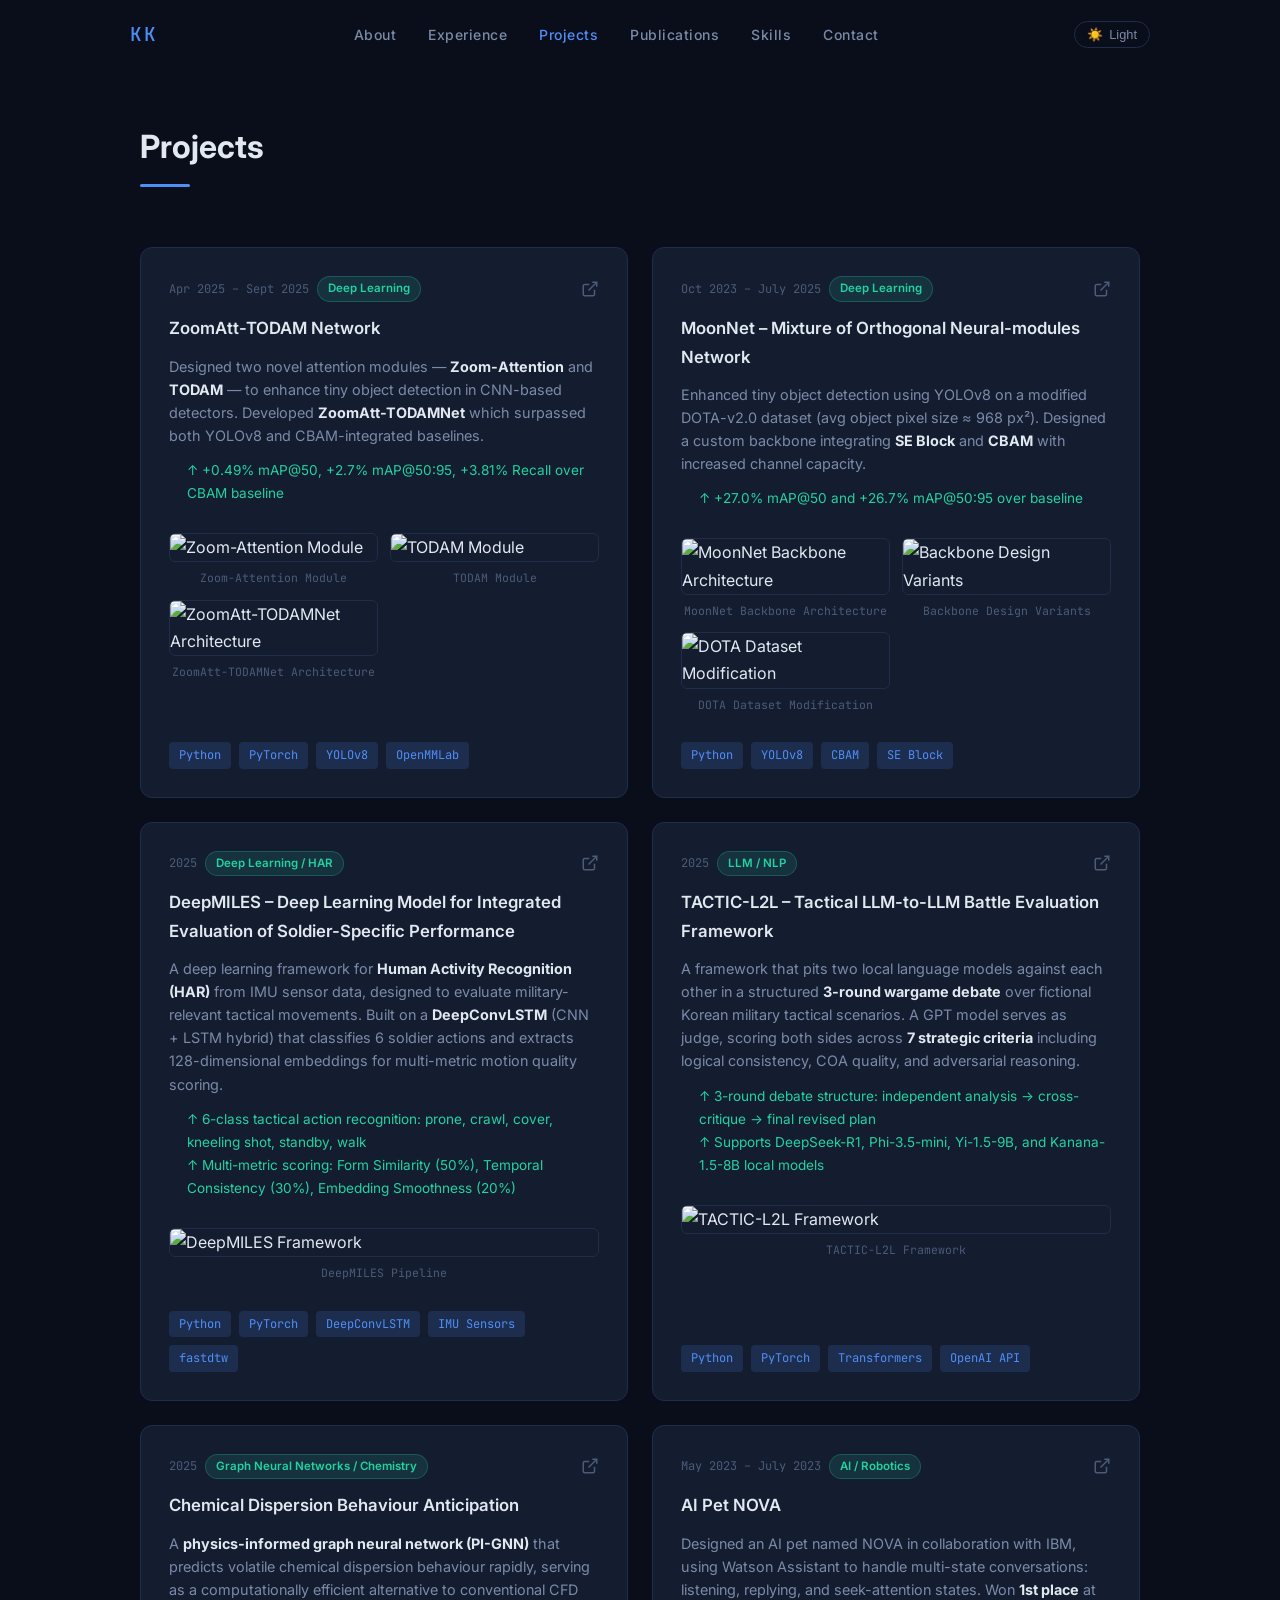
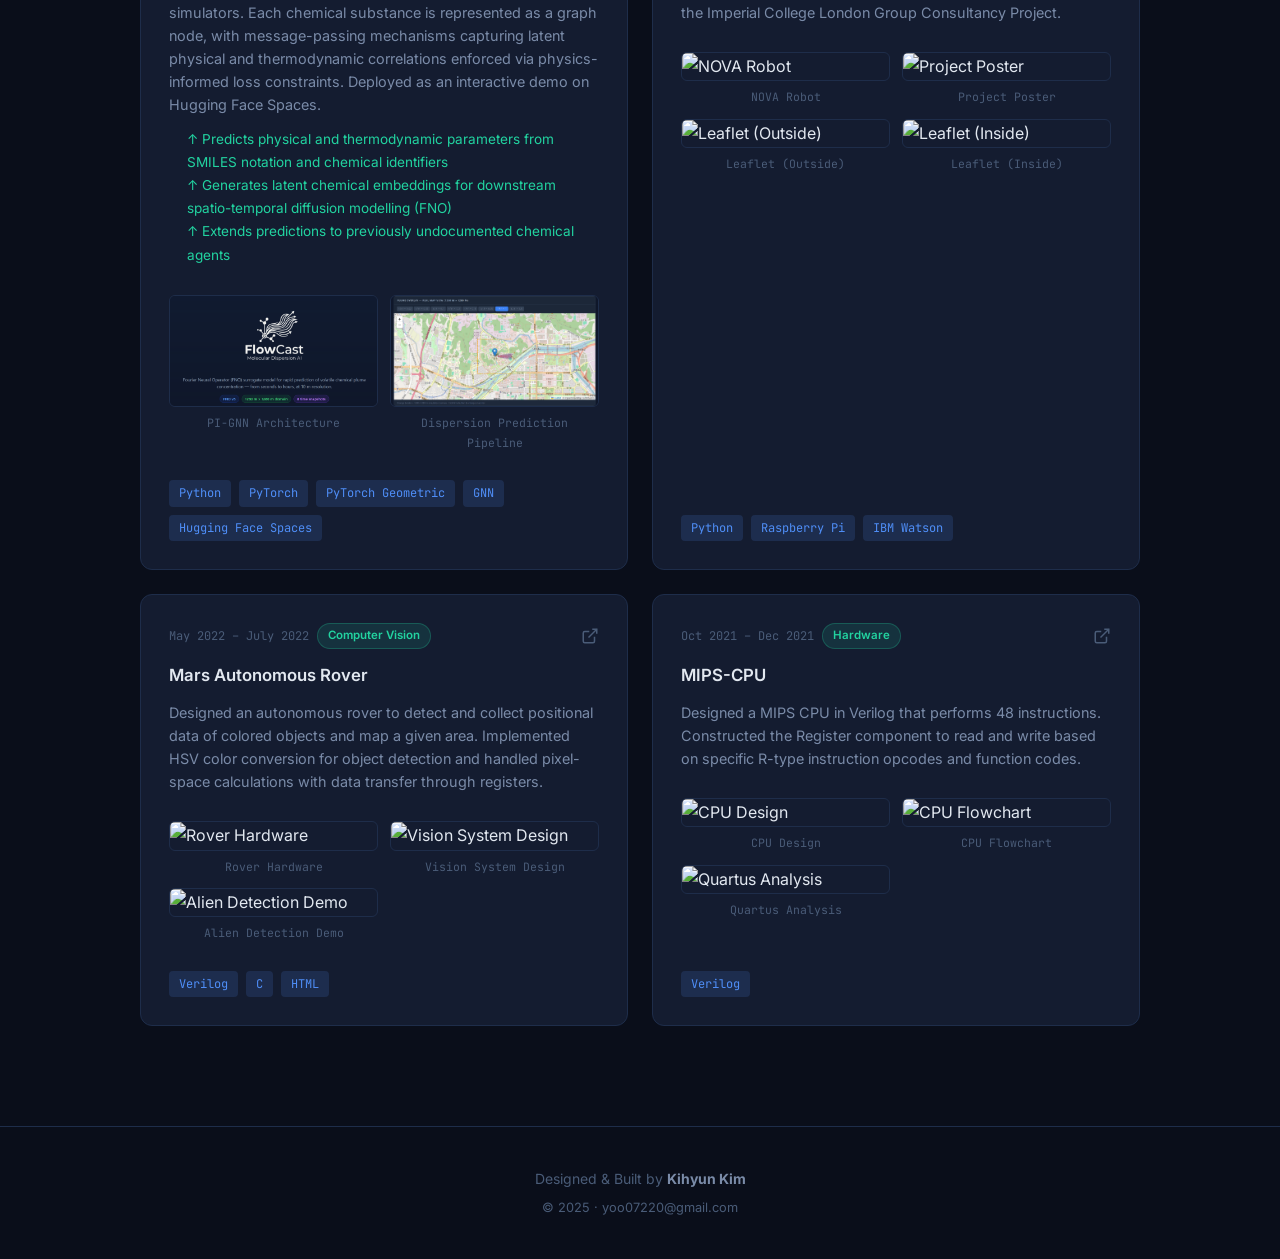
==== commit a0707269: "Add Flowcast diagrams and update Chemical Dispersion project card - Add figure/Flowcast/ with flowca" ====
--- a/projects.html
+++ b/projects.html
@@ -174,6 +174,16 @@
             <li>Generates latent chemical embeddings for downstream spatio-temporal diffusion modelling (FNO)</li>
             <li>Extends predictions to previously undocumented chemical agents</li>
           </ul>
+          <div class="project-figures">
+            <figure>
+              <img src="figure/Flowcast/flowcast_1.png" alt="Flowcast Architecture" loading="lazy" />
+              <figcaption>PI-GNN Architecture</figcaption>
+            </figure>
+            <figure>
+              <img src="figure/Flowcast/flowcast_2.png" alt="Flowcast Pipeline" loading="lazy" />
+              <figcaption>Dispersion Prediction Pipeline</figcaption>
+            </figure>
+          </div>
           <div class="tech-stack">
             <span>Python</span><span>PyTorch</span><span>PyTorch Geometric</span><span>GNN</span><span>Hugging Face Spaces</span>
           </div>
